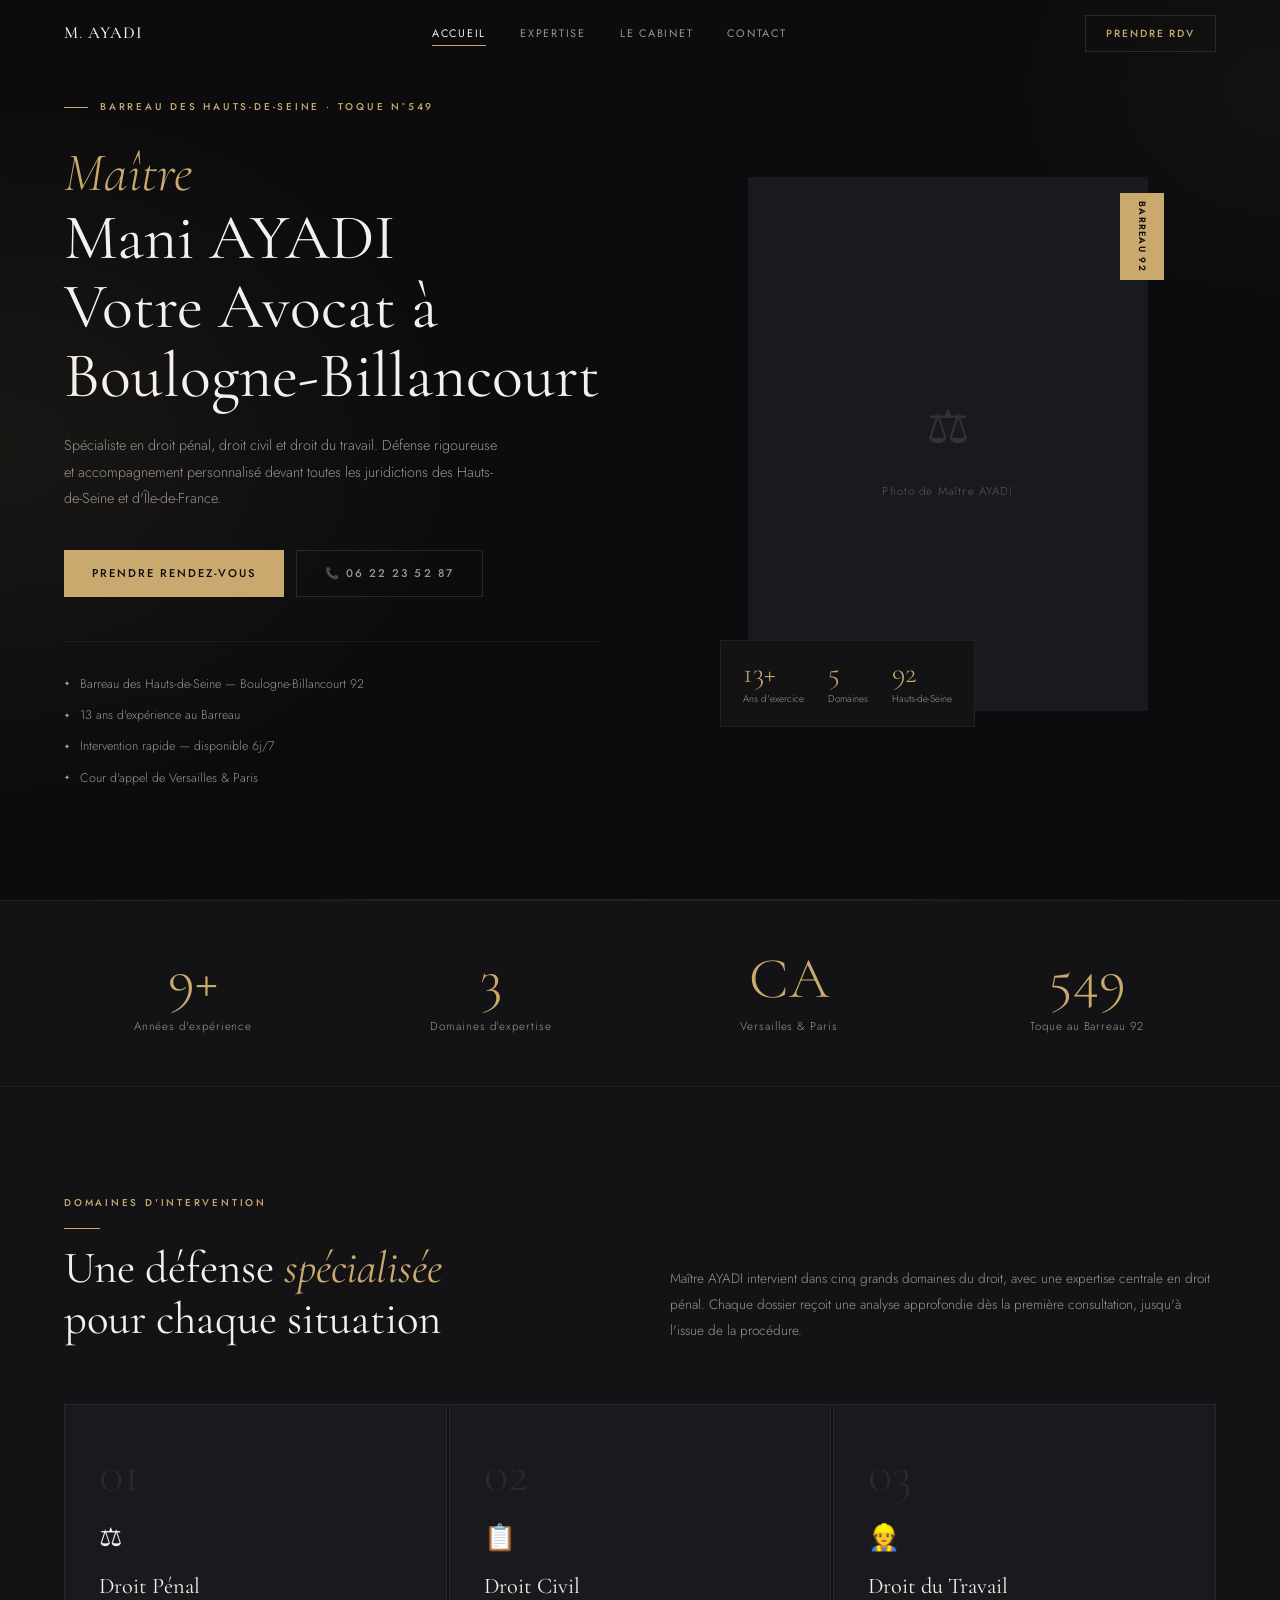
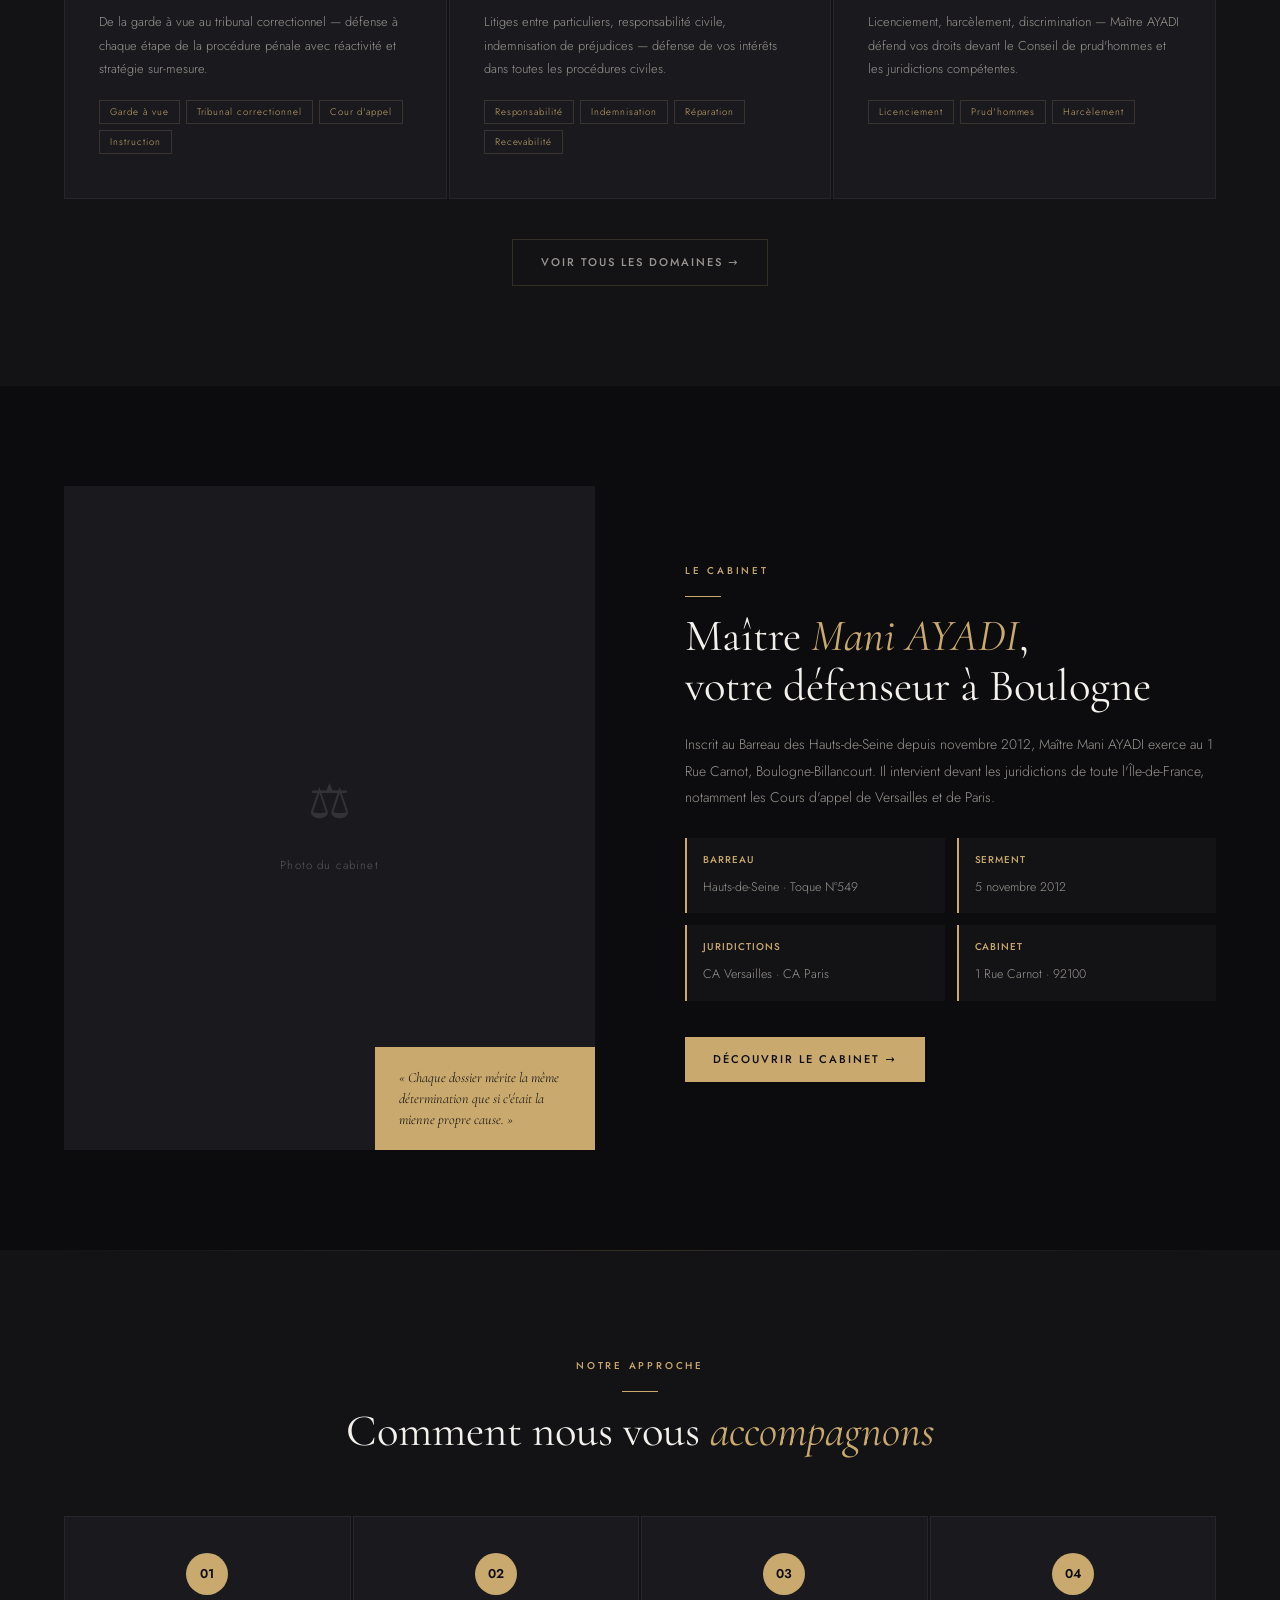
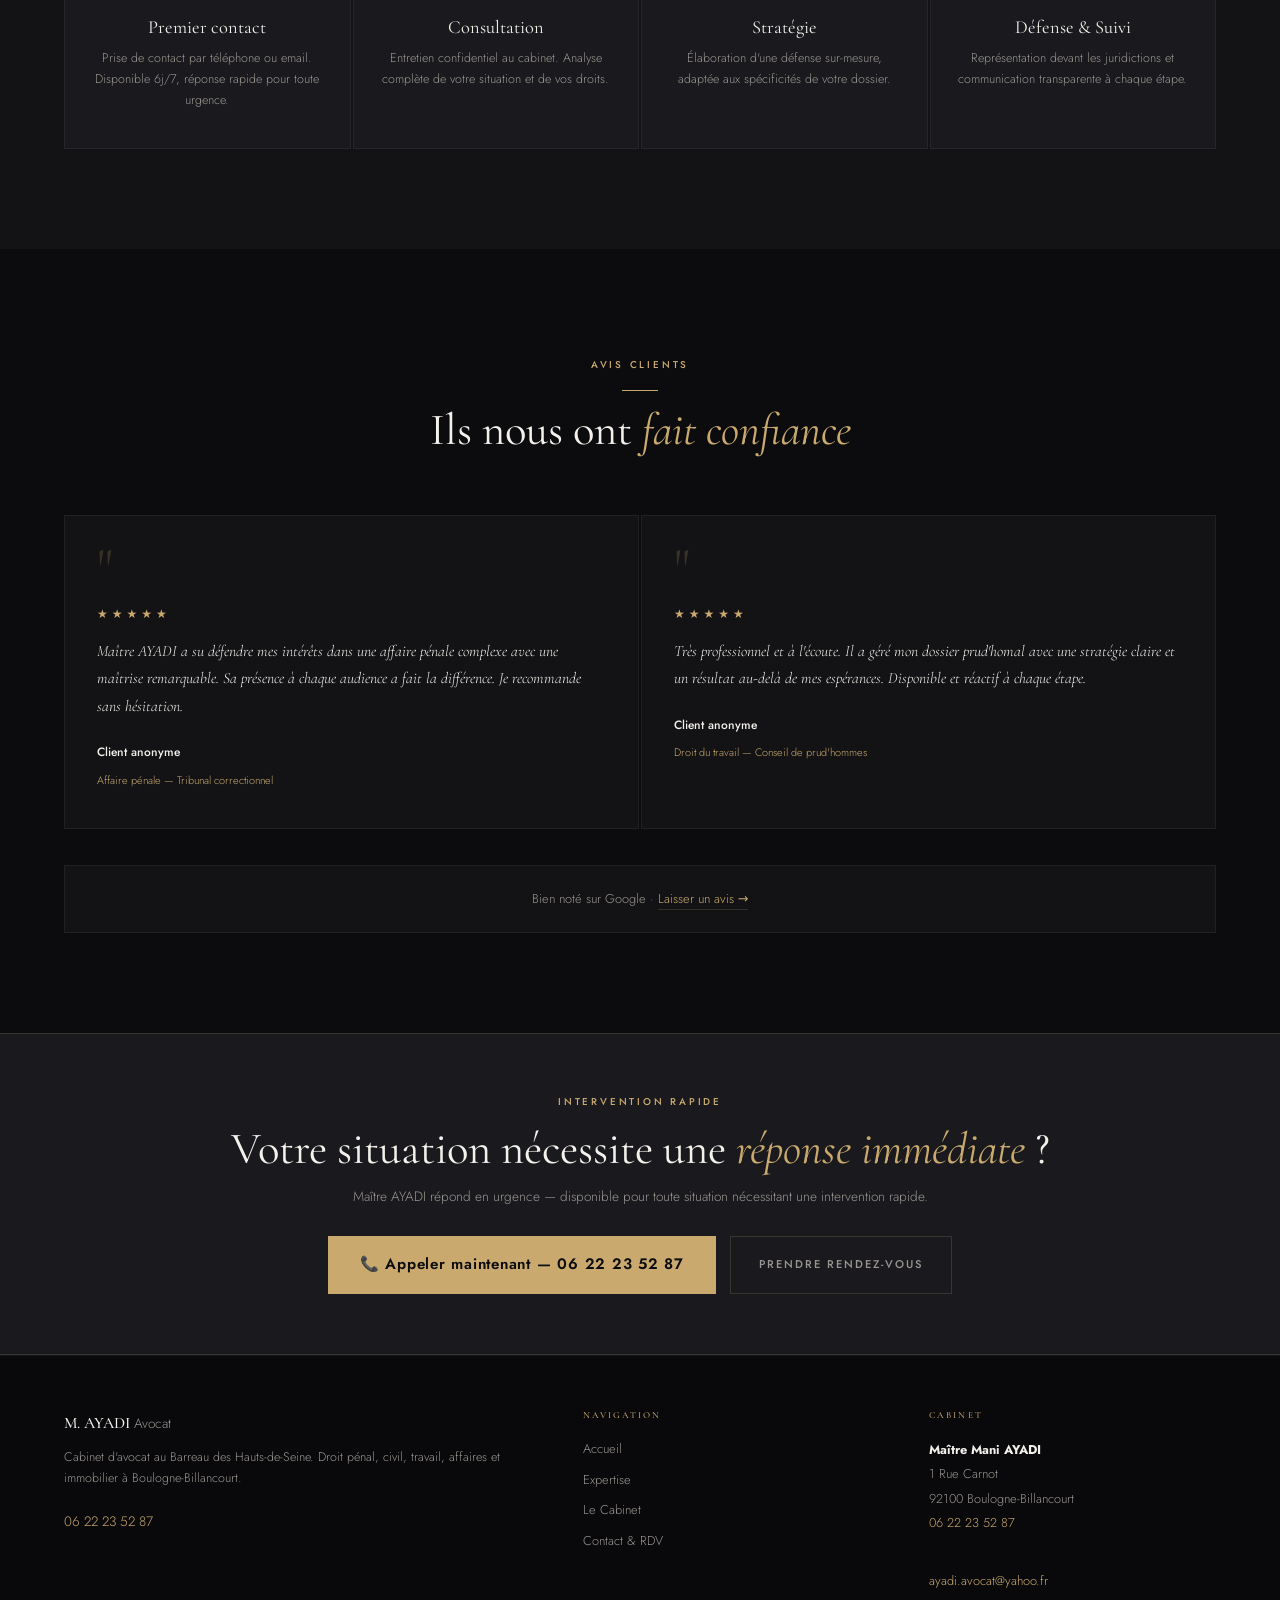
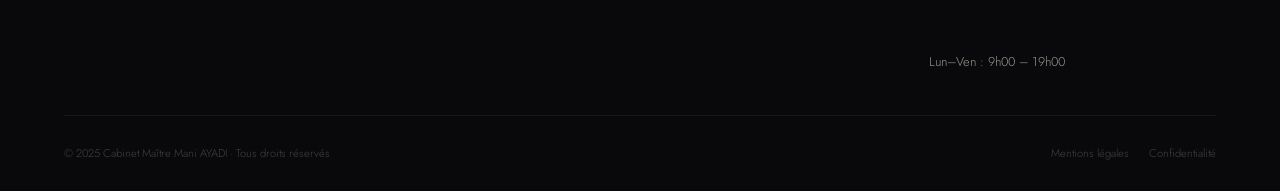
==== index.html @ d8b0f994 "Initial commit — Cabinet Maître AYADI" ====
<!DOCTYPE html>
<html lang="fr">
<head>
  <meta charset="UTF-8">
  <meta name="viewport" content="width=device-width, initial-scale=1.0">
  <title>Maître Mani AYADI — Avocat à Boulogne-Billancourt | Barreau des Hauts-de-Seine</title>
  <meta name="description" content="Maître Mani AYADI, avocat au Barreau des Hauts-de-Seine (Toque N°549). Droit pénal, civil, travail, affaires et immobilier. Cabinet au 1 Rue Carnot, Boulogne-Billancourt. ☎ 06 22 23 52 87">
  <meta name="robots" content="index, follow">
  <link rel="canonical" href="https://ayadi-avocat.fr/">
  <meta property="og:title" content="Maître Mani AYADI — Avocat Boulogne-Billancourt">
  <meta property="og:description" content="Avocat au Barreau des Hauts-de-Seine depuis 2012. Droit pénal, civil, travail, affaires. 1 Rue Carnot, Boulogne-Billancourt. ☎ 06 22 23 52 87">
  <meta property="og:locale" content="fr_FR">
  <link rel="preconnect" href="https://fonts.googleapis.com">
  <link rel="preconnect" href="https://fonts.gstatic.com" crossorigin>
  <link href="https://fonts.googleapis.com/css2?family=Cormorant+Garamond:ital,wght@0,300;0,400;0,500;0,600;1,300;1,400;1,500;1,600&family=Jost:wght@300;400;500;600&display=swap" rel="stylesheet">
  <link rel="stylesheet" href="css/style.css">
  <script type="application/ld+json">
  {
    "@context": "https://schema.org",
    "@type": "LegalService",
    "name": "Cabinet Maître Mani AYADI",
    "url": "https://ayadi-avocat.fr",
    "telephone": "+33622235287",
    "email": "ayadi.avocat@yahoo.fr",
    "address": {
      "@type": "PostalAddress",
      "streetAddress": "1 Rue Carnot",
      "addressLocality": "Boulogne-Billancourt",
      "postalCode": "92100",
      "addressCountry": "FR"
    },
    "openingHours": "Mo-Fr 09:00-19:00",
    "areaServed": "Hauts-de-Seine, Île-de-France"
  }
  </script>
  <style>
    /* ─── HERO ─── */
    .hero {
      min-height: 100vh;
      padding: 68px 5% 80px;
      display: grid;
      grid-template-columns: 1fr 1fr;
      gap: 80px;
      align-items: center;
      position: relative;
      overflow: hidden;
      background:
        radial-gradient(ellipse 55% 60% at 0% 50%, rgba(201,169,110,0.07) 0%, transparent 65%),
        radial-gradient(ellipse 35% 40% at 100% 10%, rgba(201,169,110,0.04) 0%, transparent 60%),
        var(--bg);
    }
    .hero::after {
      content: '';
      position: absolute;
      bottom: 0; left: 0; right: 0;
      height: 1px;
      background: linear-gradient(90deg, transparent, var(--gold-line), transparent);
    }

    .hero-eyebrow {
      display: flex;
      align-items: center;
      gap: 12px;
      margin-bottom: 28px;
    }
    .hero-eyebrow::before {
      content: '';
      display: block;
      width: 24px;
      height: 1px;
      background: var(--gold);
      flex-shrink: 0;
    }

    .hero-title {
      font-family: var(--serif);
      font-size: clamp(2.8rem, 5vw, 4rem);
      font-weight: 400;
      line-height: 1.08;
      margin-bottom: 22px;
    }
    .hero-title em {
      display: block;
      font-style: italic;
      color: var(--gold);
      font-weight: 300;
      font-size: 0.85em;
    }

    .hero-desc {
      font-size: 0.9rem;
      color: var(--muted);
      line-height: 1.85;
      max-width: 440px;
      margin-bottom: 38px;
    }

    .hero-ctas { display: flex; gap: 12px; flex-wrap: wrap; margin-bottom: 44px; }

    .hero-badges {
      padding-top: 32px;
      border-top: 1px solid var(--border);
      display: flex;
      flex-direction: column;
      gap: 10px;
    }
    .hero-badge {
      font-size: 0.78rem;
      color: var(--muted);
      display: flex;
      align-items: center;
      gap: 10px;
    }
    .hero-badge::before { content: '✦'; color: var(--gold); font-size: 0.45rem; flex-shrink: 0; }

    /* Hero photo */
    .hero-visual { position: relative; display: flex; justify-content: center; align-items: center; }
    .hero-photo-wrap { position: relative; width: 100%; max-width: 400px; }
    .hero-photo-frame {
      aspect-ratio: 3/4;
      overflow: hidden;
      background: var(--bg-3);
      position: relative;
    }
    .hero-photo-frame img { width: 100%; height: 100%; object-fit: cover; object-position: top center; }
    .photo-placeholder {
      width: 100%;
      height: 100%;
      display: flex;
      flex-direction: column;
      align-items: center;
      justify-content: center;
      gap: 14px;
      color: var(--muted);
    }
    .photo-placeholder span { font-size: 3rem; opacity: 0.2; }
    .photo-placeholder p { font-size: 0.72rem; letter-spacing: 0.1em; opacity: 0.5; }

    /* Decorative offset border */
    .hero-photo-frame::before {
      content: '';
      position: absolute;
      top: 12px; left: 12px; right: -12px; bottom: -12px;
      border: 1px solid var(--gold-line);
      z-index: -1;
    }

    /* Stats box */
    .hero-stat-box {
      position: absolute;
      bottom: -16px;
      left: -28px;
      background: var(--bg-2);
      border: 1px solid var(--border);
      padding: 18px 22px;
      display: flex;
      gap: 24px;
    }
    .hs-item .hs-num {
      font-family: var(--serif);
      font-size: 1.8rem;
      color: var(--gold);
      line-height: 1;
    }
    .hs-item .hs-lbl {
      font-size: 0.62rem;
      color: var(--muted);
      margin-top: 3px;
    }

    /* Barreau tag */
    .barreau-tag {
      position: absolute;
      top: 16px;
      right: -16px;
      background: var(--gold);
      color: var(--bg);
      padding: 8px 14px;
      font-size: 0.58rem;
      font-weight: 600;
      letter-spacing: 0.14em;
      text-transform: uppercase;
      writing-mode: vertical-rl;
    }

    /* ─── SECTIONS ─── */
    .expertise-preview {
      padding: 100px 5%;
      background: var(--bg-2);
    }
    .expertise-preview .sec-header {
      display: grid;
      grid-template-columns: 1fr 1fr;
      gap: 60px;
      align-items: end;
      margin-bottom: 60px;
    }
    .sec-header-right {
      font-size: 0.85rem;
      color: var(--muted);
      line-height: 1.9;
    }
    .expertise-grid-3 {
      display: grid;
      grid-template-columns: repeat(3, 1fr);
      gap: 2px;
      margin-bottom: 40px;
    }

    .cabinet-preview {
      padding: 100px 5%;
      background: var(--bg);
      display: grid;
      grid-template-columns: 1fr 1fr;
      gap: 90px;
      align-items: center;
    }
    .cabinet-img {
      aspect-ratio: 4/5;
      background: var(--bg-3);
      overflow: hidden;
      position: relative;
    }
    .cabinet-img img { width: 100%; height: 100%; object-fit: cover; }
    .cabinet-quote {
      position: absolute;
      bottom: 0; right: 0;
      background: var(--gold);
      color: var(--bg);
      padding: 20px 24px;
      max-width: 220px;
    }
    .cabinet-quote p {
      font-family: var(--serif);
      font-size: 0.88rem;
      font-style: italic;
      line-height: 1.5;
    }
    .cabinet-facts {
      display: grid;
      grid-template-columns: 1fr 1fr;
      gap: 12px;
      margin: 28px 0 36px;
    }
    .cabinet-fact {
      padding: 14px 16px;
      background: var(--bg-2);
      border-left: 2px solid var(--gold);
    }
    .cabinet-fact strong {
      display: block;
      font-size: 0.62rem;
      font-weight: 500;
      color: var(--gold);
      letter-spacing: 0.1em;
      text-transform: uppercase;
      margin-bottom: 3px;
    }
    .cabinet-fact span { font-size: 0.78rem; color: var(--muted); }

    .process-section {
      padding: 100px 5%;
      background: var(--bg-2);
      position: relative;
    }
    .process-section::before {
      content: '';
      position: absolute;
      top: 0; left: 5%; right: 5%;
      height: 1px;
      background: linear-gradient(90deg, transparent, var(--gold-line), transparent);
    }
    .process-grid {
      display: grid;
      grid-template-columns: repeat(4, 1fr);
      gap: 2px;
      margin-top: 60px;
    }
    .process-step-card {
      background: var(--bg-3);
      border: 1px solid var(--border);
      transition: border-color var(--tr);
    }
    .process-step-card:hover { border-color: var(--gold-line); }

    .avis-section {
      padding: 100px 5%;
      background: var(--bg);
    }
    .avis-grid {
      display: grid;
      grid-template-columns: repeat(2, 1fr);
      gap: 2px;
      margin: 60px 0 36px;
    }
    .google-badge {
      text-align: center;
      padding: 22px;
      background: var(--bg-2);
      border: 1px solid var(--border);
      font-size: 0.8rem;
      color: var(--muted);
    }
    .google-badge a { color: var(--gold); border-bottom: 1px solid var(--gold-line); padding-bottom: 1px; }

    @media (max-width: 1024px) {
      .hero { grid-template-columns: 1fr; min-height: auto; padding-top: 110px; gap: 60px; }
      .hero-visual { order: -1; }
      .hero-photo-wrap { max-width: 300px; margin: 0 auto; }
      .hero-stat-box { position: static; margin-top: 24px; }
      .barreau-tag { display: none; }
      .expertise-grid-3 { grid-template-columns: 1fr; }
      .expertise-preview .sec-header { grid-template-columns: 1fr; gap: 24px; }
      .cabinet-preview { grid-template-columns: 1fr; gap: 60px; }
      .cabinet-facts { grid-template-columns: 1fr; }
      .process-grid { grid-template-columns: repeat(2, 1fr); }
      .avis-grid { grid-template-columns: 1fr; }
    }
    @media (max-width: 768px) {
      .process-grid { grid-template-columns: 1fr; }
    }
  </style>
</head>
<body>
  <div class="page-overlay"></div>

  <nav class="mobile-nav">
    <a href="index.html">Accueil</a>
    <a href="domaines.html">Expertise</a>
    <a href="cabinet.html">Le Cabinet</a>
    <a href="contact.html">Contact</a>
    <a href="tel:+33622235287" class="mobile-nav-tel">06 22 23 52 87</a>
  </nav>

  <header class="navbar">
    <a href="index.html" class="nav-brand">M<span class="dot">.</span> AYADI</a>
    <nav class="nav-links">
      <a href="index.html">Accueil</a>
      <a href="domaines.html">Expertise</a>
      <a href="cabinet.html">Le Cabinet</a>
      <a href="contact.html">Contact</a>
    </nav>
    <a href="contact.html" class="nav-rdv">Prendre RDV</a>
    <button class="hamburger" aria-label="Menu"><span></span><span></span><span></span></button>
  </header>

  <main>

    <!-- HERO -->
    <section class="hero">
      <div class="hero-left">
        <div class="hero-eyebrow label">Barreau des Hauts-de-Seine · Toque N°549</div>
        <h1 class="hero-title">
          <em>Maître</em>
          Mani AYADI<br>Votre Avocat à<br>Boulogne-Billancourt
        </h1>
        <p class="hero-desc">
          Spécialiste en droit pénal, droit civil et droit du travail.
          Défense rigoureuse et accompagnement personnalisé devant toutes
          les juridictions des Hauts-de-Seine et d'Île-de-France.
        </p>
        <div class="hero-ctas">
          <a href="contact.html" class="btn btn-gold">Prendre rendez-vous</a>
          <a href="tel:+33622235287" class="btn btn-outline">📞 06 22 23 52 87</a>
        </div>
        <div class="hero-badges">
          <div class="hero-badge">Barreau des Hauts-de-Seine — Boulogne-Billancourt 92</div>
          <div class="hero-badge">13 ans d'expérience au Barreau</div>
          <div class="hero-badge">Intervention rapide — disponible 6j/7</div>
          <div class="hero-badge">Cour d'appel de Versailles & Paris</div>
        </div>
      </div>

      <div class="hero-visual">
        <div class="hero-photo-wrap">
          <div class="hero-photo-frame">
            <!-- Remplacer par : <img src="assets/ayadi-portrait.jpg" alt="Maître Mani AYADI, avocat à Boulogne-Billancourt"> -->
            <div class="photo-placeholder">
              <span>⚖</span>
              <p>Photo de Maître AYADI</p>
            </div>
          </div>
          <div class="barreau-tag">Barreau 92</div>
          <div class="hero-stat-box">
            <div class="hs-item">
              <div class="hs-num">13+</div>
              <div class="hs-lbl">Ans d'exercice</div>
            </div>
            <div class="hs-item">
              <div class="hs-num">5</div>
              <div class="hs-lbl">Domaines</div>
            </div>
            <div class="hs-item">
              <div class="hs-num">92</div>
              <div class="hs-lbl">Hauts-de-Seine</div>
            </div>
          </div>
        </div>
      </div>
    </section>

    <!-- STATS BAND -->
    <div class="stats-band">
      <div class="reveal">
        <div class="stat-num"><span data-count="13">0</span>+</div>
        <div class="stat-lbl">Années d'expérience</div>
      </div>
      <div class="reveal" style="transition-delay:.1s">
        <div class="stat-num"><span data-count="5">0</span></div>
        <div class="stat-lbl">Domaines d'expertise</div>
      </div>
      <div class="reveal" style="transition-delay:.2s">
        <div class="stat-num">CA</div>
        <div class="stat-lbl">Versailles & Paris</div>
      </div>
      <div class="reveal" style="transition-delay:.3s">
        <div class="stat-num">549</div>
        <div class="stat-lbl">Toque au Barreau 92</div>
      </div>
    </div>

    <!-- EXPERTISE PREVIEW -->
    <section class="expertise-preview">
      <div class="sec-header">
        <div class="reveal">
          <span class="label">Domaines d'intervention</span>
          <div class="gold-bar"></div>
          <h2 class="section-title">Une défense <em>spécialisée</em><br>pour chaque situation</h2>
        </div>
        <p class="sec-header-right reveal">
          Maître AYADI intervient dans cinq grands domaines du droit,
          avec une expertise centrale en droit pénal. Chaque dossier reçoit
          une analyse approfondie dès la première consultation, jusqu'à l'issue de la procédure.
        </p>
      </div>
      <div class="expertise-grid-3">
        <article class="expertise-card reveal">
          <div class="card-num">01</div>
          <div class="card-icon">⚖️</div>
          <h3 class="card-title">Droit Pénal</h3>
          <p class="card-desc">De la garde à vue au tribunal correctionnel — défense à chaque étape de la procédure pénale avec réactivité et stratégie sur-mesure.</p>
          <div class="card-tags">
            <span class="card-tag">Garde à vue</span>
            <span class="card-tag">Tribunal correctionnel</span>
            <span class="card-tag">Cour d'appel</span>
            <span class="card-tag">Instruction</span>
          </div>
        </article>
        <article class="expertise-card reveal" style="transition-delay:.1s">
          <div class="card-num">02</div>
          <div class="card-icon">📋</div>
          <h3 class="card-title">Droit Civil</h3>
          <p class="card-desc">Litiges entre particuliers, responsabilité civile, indemnisation de préjudices — défense de vos intérêts dans toutes les procédures civiles.</p>
          <div class="card-tags">
            <span class="card-tag">Responsabilité</span>
            <span class="card-tag">Indemnisation</span>
            <span class="card-tag">Réparation</span>
            <span class="card-tag">Recevabilité</span>
          </div>
        </article>
        <article class="expertise-card reveal" style="transition-delay:.2s">
          <div class="card-num">03</div>
          <div class="card-icon">👷</div>
          <h3 class="card-title">Droit du Travail</h3>
          <p class="card-desc">Licenciement, harcèlement, discrimination — Maître AYADI défend vos droits devant le Conseil de prud'hommes et les juridictions compétentes.</p>
          <div class="card-tags">
            <span class="card-tag">Licenciement</span>
            <span class="card-tag">Prud'hommes</span>
            <span class="card-tag">Harcèlement</span>
          </div>
        </article>
      </div>
      <div class="reveal" style="text-align:center">
        <a href="domaines.html" class="btn btn-outline">Voir tous les domaines →</a>
      </div>
    </section>

    <!-- CABINET PREVIEW -->
    <section class="cabinet-preview">
      <div class="cabinet-img reveal-left">
        <!-- <img src="assets/ayadi-portrait.jpg" alt="Maître Mani AYADI"> -->
        <div class="photo-placeholder" style="height:100%">
          <span>⚖</span>
          <p>Photo du cabinet</p>
        </div>
        <div class="cabinet-quote">
          <p>« Chaque dossier mérite la même détermination que si c'était la mienne propre cause. »</p>
        </div>
      </div>
      <div class="reveal-right">
        <span class="label">Le Cabinet</span>
        <div class="gold-bar"></div>
        <h2 class="section-title">Maître <em>Mani AYADI</em>,<br>votre défenseur à Boulogne</h2>
        <p style="font-size:.87rem;color:var(--muted);line-height:1.9;margin:20px 0 0">
          Inscrit au Barreau des Hauts-de-Seine depuis novembre 2012, Maître Mani AYADI
          exerce au 1 Rue Carnot, Boulogne-Billancourt. Il intervient devant les juridictions
          de toute l'Île-de-France, notamment les Cours d'appel de Versailles et de Paris.
        </p>
        <div class="cabinet-facts">
          <div class="cabinet-fact"><strong>Barreau</strong><span>Hauts-de-Seine · Toque N°549</span></div>
          <div class="cabinet-fact"><strong>Serment</strong><span>5 novembre 2012</span></div>
          <div class="cabinet-fact"><strong>Juridictions</strong><span>CA Versailles · CA Paris</span></div>
          <div class="cabinet-fact"><strong>Cabinet</strong><span>1 Rue Carnot · 92100</span></div>
        </div>
        <a href="cabinet.html" class="btn btn-gold">Découvrir le cabinet →</a>
      </div>
    </section>

    <!-- PROCESS -->
    <section class="process-section">
      <div style="text-align:center" class="reveal">
        <span class="label">Notre approche</span>
        <div class="gold-bar center"></div>
        <h2 class="section-title">Comment nous vous <em>accompagnons</em></h2>
      </div>
      <div class="process-grid">
        <div class="process-step-card reveal">
          <div class="process-step">
            <div class="step-num">01</div>
            <h3 class="step-title">Premier contact</h3>
            <p class="step-desc">Prise de contact par téléphone ou email. Disponible 6j/7, réponse rapide pour toute urgence.</p>
          </div>
        </div>
        <div class="process-step-card reveal" style="transition-delay:.1s">
          <div class="process-step">
            <div class="step-num">02</div>
            <h3 class="step-title">Consultation</h3>
            <p class="step-desc">Entretien confidentiel au cabinet. Analyse complète de votre situation et de vos droits.</p>
          </div>
        </div>
        <div class="process-step-card reveal" style="transition-delay:.2s">
          <div class="process-step">
            <div class="step-num">03</div>
            <h3 class="step-title">Stratégie</h3>
            <p class="step-desc">Élaboration d'une défense sur-mesure, adaptée aux spécificités de votre dossier.</p>
          </div>
        </div>
        <div class="process-step-card reveal" style="transition-delay:.3s">
          <div class="process-step">
            <div class="step-num">04</div>
            <h3 class="step-title">Défense & Suivi</h3>
            <p class="step-desc">Représentation devant les juridictions et communication transparente à chaque étape.</p>
          </div>
        </div>
      </div>
    </section>

    <!-- AVIS -->
    <section class="avis-section">
      <div style="text-align:center" class="reveal">
        <span class="label">Avis clients</span>
        <div class="gold-bar center"></div>
        <h2 class="section-title">Ils nous ont <em>fait confiance</em></h2>
      </div>
      <div class="avis-grid">
        <div class="testimonial-card reveal">
          <div class="t-open-quote">"</div>
          <div class="t-stars">★★★★★</div>
          <p class="t-text">Maître AYADI a su défendre mes intérêts dans une affaire pénale complexe avec une maîtrise remarquable. Sa présence à chaque audience a fait la différence. Je recommande sans hésitation.</p>
          <div class="t-author"><strong>Client anonyme</strong><span>Affaire pénale — Tribunal correctionnel</span></div>
        </div>
        <div class="testimonial-card reveal" style="transition-delay:.1s">
          <div class="t-open-quote">"</div>
          <div class="t-stars">★★★★★</div>
          <p class="t-text">Très professionnel et à l'écoute. Il a géré mon dossier prud'homal avec une stratégie claire et un résultat au-delà de mes espérances. Disponible et réactif à chaque étape.</p>
          <div class="t-author"><strong>Client anonyme</strong><span>Droit du travail — Conseil de prud'hommes</span></div>
        </div>
      </div>
      <div class="google-badge reveal">
        Bien noté sur Google · <a href="https://www.google.com/maps?q=Mani+AYADI+avocat+Boulogne-Billancourt" target="_blank" rel="noopener">Laisser un avis →</a>
      </div>
    </section>

    <!-- URGENCE -->
    <div class="urgence-band">
      <span class="label">Intervention rapide</span>
      <h2 class="section-title reveal">Votre situation nécessite une <em>réponse immédiate</em> ?</h2>
      <p class="reveal">Maître AYADI répond en urgence — disponible pour toute situation nécessitant une intervention rapide.</p>
      <div class="urgence-btns reveal">
        <a href="tel:+33622235287" class="btn-call">📞 Appeler maintenant — 06 22 23 52 87</a>
        <a href="contact.html" class="btn btn-outline">Prendre rendez-vous</a>
      </div>
    </div>

  </main>

  <footer>
    <div class="footer-grid">
      <div>
        <div class="footer-brand">M<span class="dot">.</span> AYADI <span style="font-family:var(--sans);font-weight:300;font-size:.85rem;color:var(--muted)">Avocat</span></div>
        <p class="footer-tagline">Cabinet d'avocat au Barreau des Hauts-de-Seine. Droit pénal, civil, travail, affaires et immobilier à Boulogne-Billancourt.</p>
        <a href="tel:+33622235287" class="footer-tel">06 22 23 52 87</a>
      </div>
      <nav class="footer-col">
        <h4>Navigation</h4>
        <a href="index.html">Accueil</a>
        <a href="domaines.html">Expertise</a>
        <a href="cabinet.html">Le Cabinet</a>
        <a href="contact.html">Contact & RDV</a>
      </nav>
      <div class="footer-col footer-nap">
        <h4>Cabinet</h4>
        <address>
          <p><strong style="color:var(--white)">Maître Mani AYADI</strong><br>1 Rue Carnot<br>92100 Boulogne-Billancourt<br><a href="tel:+33622235287">06 22 23 52 87</a><br><a href="mailto:ayadi.avocat@yahoo.fr">ayadi.avocat@yahoo.fr</a><br><br>Lun–Ven : 9h00 – 19h00</p>
        </address>
      </div>
    </div>
    <div class="footer-bottom">
      <p>© 2025 Cabinet Maître Mani AYADI · Tous droits réservés</p>
      <div class="footer-legal">
        <a href="mentions-legales.html">Mentions légales</a>
        <a href="confidentialite.html">Confidentialité</a>
      </div>
    </div>
  </footer>

  <script src="js/main.js" defer></script>
</body>
</html>
---- css/style.css ----
/* ============================================
   CABINET MAÎTRE MANI AYADI
   Style principal — Dark premium institutionnel
   ============================================ */

@import url('https://fonts.googleapis.com/css2?family=Cormorant+Garamond:ital,wght@0,300;0,400;0,500;0,600;1,300;1,400;1,500;1,600&family=Jost:wght@300;400;500;600&display=swap');

/* ─── Variables ─── */
:root {
  --bg:         #0C0C0E;
  --bg-2:       #131316;
  --bg-3:       #1A1A1E;
  --bg-4:       #202026;
  --gold:       #C9A96E;
  --gold-light: #DFC08A;
  --gold-dim:   rgba(201,169,110,0.1);
  --gold-line:  rgba(201,169,110,0.18);
  --white:      #F4F1EC;
  --muted:      #9A9590;
  --muted-2:    rgba(154,149,144,0.4);
  --border:     rgba(255,255,255,0.06);
  --serif:      'Cormorant Garamond', Georgia, serif;
  --sans:       'Jost', system-ui, sans-serif;
  --ease:       cubic-bezier(0.4,0,0.2,1);
  --tr:         0.32s;
}

/* ─── Reset ─── */
*, *::before, *::after { box-sizing: border-box; margin: 0; padding: 0; }
html { scroll-behavior: smooth; }
body {
  background: var(--bg);
  color: var(--white);
  font-family: var(--sans);
  font-weight: 300;
  line-height: 1.7;
  overflow-x: hidden;
}
a { color: inherit; text-decoration: none; }
img { max-width: 100%; display: block; }
ul { list-style: none; }
address { font-style: normal; }

/* ─── Typography ─── */
h1, h2, h3, h4 {
  font-family: var(--serif);
  font-weight: 400;
  line-height: 1.12;
}
h1 { font-size: clamp(2.6rem, 6vw, 4.2rem); }
h2 { font-size: clamp(1.8rem, 3.5vw, 2.8rem); }
h3 { font-size: clamp(1.2rem, 2vw, 1.6rem); }

.serif { font-family: var(--serif); }
.italic { font-style: italic; }
.gold { color: var(--gold); }
.muted { color: var(--muted); }

/* ─── Utilities ─── */
.label {
  font-family: var(--sans);
  font-size: 0.62rem;
  font-weight: 500;
  letter-spacing: 0.28em;
  text-transform: uppercase;
  color: var(--gold);
}
.gold-bar {
  display: block;
  width: 36px;
  height: 1px;
  background: var(--gold);
  margin: 14px 0;
}
.gold-bar.center { margin: 14px auto; }

.section-title { color: var(--white); }
.section-title em { font-style: italic; color: var(--gold); }

/* ─── Scroll Reveal ─── */
.reveal {
  opacity: 0;
  transform: translateY(22px);
  transition: opacity 0.7s var(--ease), transform 0.7s var(--ease);
}
.reveal.visible { opacity: 1; transform: none; }
.reveal-left {
  opacity: 0;
  transform: translateX(-28px);
  transition: opacity 0.7s var(--ease), transform 0.7s var(--ease);
}
.reveal-left.visible { opacity: 1; transform: none; }
.reveal-right {
  opacity: 0;
  transform: translateX(28px);
  transition: opacity 0.7s var(--ease), transform 0.7s var(--ease);
}
.reveal-right.visible { opacity: 1; transform: none; }

/* ─── Buttons ─── */
.btn {
  display: inline-flex;
  align-items: center;
  gap: 10px;
  padding: 13px 28px;
  font-family: var(--sans);
  font-size: 0.7rem;
  font-weight: 500;
  letter-spacing: 0.18em;
  text-transform: uppercase;
  transition: all var(--tr) var(--ease);
  cursor: pointer;
  border: none;
}
.btn-gold {
  background: var(--gold);
  color: var(--bg);
}
.btn-gold:hover { background: var(--gold-light); transform: translateY(-2px); }
.btn-outline {
  background: transparent;
  color: var(--muted);
  border: 1px solid var(--gold-line);
}
.btn-outline:hover { border-color: var(--gold); color: var(--gold); }
.btn-call {
  background: var(--gold);
  color: var(--bg);
  font-size: 0.95rem;
  padding: 16px 32px;
  font-weight: 600;
  letter-spacing: 0.05em;
  text-transform: none;
}
.btn-call:hover { background: var(--gold-light); transform: translateY(-2px); box-shadow: 0 8px 24px rgba(201,169,110,0.25); }

/* ─── Page Transition ─── */
.page-overlay {
  position: fixed; inset: 0;
  background: var(--bg);
  z-index: 9000;
  pointer-events: none;
  opacity: 0;
  transition: opacity 0.35s;
}
.page-overlay.out { opacity: 1; pointer-events: all; }

/* ─── NAVBAR ─── */
.navbar {
  position: fixed;
  top: 0; left: 0; right: 0;
  z-index: 1000;
  height: 68px;
  display: flex;
  align-items: center;
  justify-content: space-between;
  padding: 0 5%;
  border-bottom: 1px solid transparent;
  transition: background var(--tr), border-color var(--tr), backdrop-filter var(--tr);
}
.navbar.scrolled {
  background: rgba(12,12,14,0.96);
  backdrop-filter: blur(18px);
  border-bottom-color: var(--border);
}
.nav-brand {
  font-family: var(--serif);
  font-size: 1.05rem;
  font-weight: 500;
  letter-spacing: 0.06em;
  color: var(--white);
}
.nav-brand .dot { color: var(--gold); }

.nav-links {
  display: flex;
  align-items: center;
  gap: 34px;
}
.nav-links a {
  font-size: 0.68rem;
  font-weight: 400;
  letter-spacing: 0.16em;
  text-transform: uppercase;
  color: var(--muted);
  transition: color var(--tr);
  position: relative;
}
.nav-links a::after {
  content: '';
  position: absolute;
  bottom: -3px; left: 0;
  width: 0; height: 1px;
  background: var(--gold);
  transition: width var(--tr);
}
.nav-links a:hover { color: var(--white); }
.nav-links a:hover::after,
.nav-links a.active::after { width: 100%; }
.nav-links a.active { color: var(--white); }

.nav-rdv {
  padding: 9px 20px;
  border: 1px solid var(--gold-line);
  color: var(--gold);
  font-size: 0.65rem;
  font-weight: 500;
  letter-spacing: 0.18em;
  text-transform: uppercase;
  transition: all var(--tr);
  margin-left: 10px;
}
.nav-rdv:hover { background: var(--gold); color: var(--bg); border-color: var(--gold); }

/* Hamburger */
.hamburger {
  display: none;
  flex-direction: column;
  gap: 5px;
  background: none;
  border: none;
  cursor: pointer;
  padding: 4px;
}
.hamburger span {
  display: block; width: 22px; height: 1px;
  background: var(--white);
  transition: all var(--tr);
}
.hamburger.open span:nth-child(1) { transform: translateY(6px) rotate(45deg); }
.hamburger.open span:nth-child(2) { opacity: 0; }
.hamburger.open span:nth-child(3) { transform: translateY(-6px) rotate(-45deg); }

/* Mobile Nav */
.mobile-nav {
  position: fixed; inset: 0;
  background: var(--bg);
  z-index: 900;
  display: flex;
  flex-direction: column;
  align-items: center;
  justify-content: center;
  gap: 32px;
  opacity: 0;
  pointer-events: none;
  transition: opacity 0.35s;
}
.mobile-nav.open { opacity: 1; pointer-events: all; }
.mobile-nav a {
  font-family: var(--serif);
  font-size: clamp(1.8rem, 6vw, 2.6rem);
  color: var(--muted);
  transition: color var(--tr);
  opacity: 0;
  transform: translateY(16px);
  transition: color var(--tr), opacity 0.4s, transform 0.4s;
}
.mobile-nav.open a { opacity: 1; transform: none; }
.mobile-nav.open a:nth-child(1) { transition-delay: 0.05s; }
.mobile-nav.open a:nth-child(2) { transition-delay: 0.1s; }
.mobile-nav.open a:nth-child(3) { transition-delay: 0.15s; }
.mobile-nav.open a:nth-child(4) { transition-delay: 0.2s; }
.mobile-nav.open a:nth-child(5) { transition-delay: 0.25s; }
.mobile-nav a:hover { color: var(--white); }
.mobile-nav-tel {
  font-size: 0.88rem;
  color: var(--gold);
  letter-spacing: 0.08em;
  opacity: 0;
  transition: opacity 0.4s 0.3s;
}
.mobile-nav.open .mobile-nav-tel { opacity: 1; }

/* ─── MINI HERO (inner pages) ─── */
.mini-hero {
  height: 40vh;
  min-height: 280px;
  padding: 68px 5% 0;
  display: flex;
  flex-direction: column;
  align-items: center;
  justify-content: center;
  text-align: center;
  position: relative;
  background:
    radial-gradient(ellipse 70% 50% at 50% 100%, rgba(201,169,110,0.08) 0%, transparent 70%),
    var(--bg);
}
.mini-hero::after {
  content: '';
  position: absolute;
  bottom: 0; left: 5%; right: 5%;
  height: 1px;
  background: linear-gradient(90deg, transparent, var(--gold-line), transparent);
}
.mini-hero .label { margin-bottom: 14px; }
.mini-hero h1 { font-size: clamp(2rem, 5vw, 3.5rem); }
.mini-hero p { color: var(--muted); font-size: 0.9rem; margin-top: 12px; max-width: 500px; }

/* Breadcrumb */
.breadcrumb {
  display: flex;
  align-items: center;
  gap: 10px;
  margin-top: 18px;
  font-size: 0.72rem;
  color: var(--muted-2);
}
.breadcrumb a { color: var(--muted-2); transition: color var(--tr); }
.breadcrumb a:hover { color: var(--gold); }
.breadcrumb span { color: rgba(154,149,144,0.25); }

/* ─── SECTION DIVIDER ─── */
.section-top-line::before {
  content: '';
  display: block;
  height: 1px;
  background: linear-gradient(90deg, transparent, var(--gold-line), transparent);
  margin-bottom: 100px;
}

/* ─── STATS BAND ─── */
.stats-band {
  background: var(--bg-2);
  border-top: 1px solid var(--border);
  border-bottom: 1px solid var(--border);
  padding: 50px 5%;
  display: grid;
  grid-template-columns: repeat(4, 1fr);
  gap: 40px;
  text-align: center;
}
.stat-num {
  font-family: var(--serif);
  font-size: clamp(2.4rem, 5vw, 3.6rem);
  color: var(--gold);
  line-height: 1;
  margin-bottom: 8px;
}
.stat-lbl {
  font-size: 0.72rem;
  color: var(--muted);
  letter-spacing: 0.08em;
}

/* ─── EXPERTISE CARDS ─── */
.expertise-card {
  background: var(--bg-3);
  border: 1px solid var(--border);
  padding: 44px 34px;
  position: relative;
  overflow: hidden;
  transition: border-color var(--tr), background var(--tr), transform var(--tr);
}
.expertise-card:hover {
  border-color: var(--gold-line);
  background: var(--bg-4);
  transform: translateY(-4px);
}
.expertise-card::after {
  content: '';
  position: absolute;
  bottom: 0; left: 0;
  width: 0; height: 2px;
  background: var(--gold);
  transition: width 0.5s var(--ease);
}
.expertise-card:hover::after { width: 100%; }
.card-num {
  font-family: var(--serif);
  font-size: 3.2rem;
  font-weight: 300;
  color: rgba(201,169,110,0.1);
  line-height: 1;
  margin-bottom: 16px;
}
.card-icon { font-size: 1.6rem; margin-bottom: 14px; }
.card-title {
  font-family: var(--serif);
  font-size: 1.4rem;
  color: var(--white);
  margin-bottom: 12px;
}
.card-desc {
  font-size: 0.8rem;
  color: var(--muted);
  line-height: 1.8;
  margin-bottom: 20px;
}
.card-tags {
  display: flex;
  flex-wrap: wrap;
  gap: 6px;
}
.card-tag {
  font-size: 0.6rem;
  letter-spacing: 0.1em;
  color: var(--gold);
  border: 1px solid var(--gold-line);
  padding: 3px 10px;
}

/* ─── PROCESS STEPS ─── */
.process-step { text-align: center; padding: 36px 24px; }
.step-num {
  width: 42px; height: 42px;
  background: var(--gold);
  color: var(--bg);
  border-radius: 50%;
  font-size: 0.8rem;
  font-weight: 600;
  display: flex; align-items: center; justify-content: center;
  margin: 0 auto 22px;
}
.step-title {
  font-family: var(--serif);
  font-size: 1.15rem;
  margin-bottom: 10px;
}
.step-desc { font-size: 0.78rem; color: var(--muted); line-height: 1.7; }

/* ─── TESTIMONIALS ─── */
.testimonial-card {
  background: var(--bg-2);
  border: 1px solid var(--border);
  padding: 36px 32px;
  transition: border-color var(--tr);
}
.testimonial-card:hover { border-color: var(--gold-line); }
.t-open-quote {
  font-family: var(--serif);
  font-size: 3.5rem;
  color: var(--gold);
  opacity: 0.2;
  line-height: 0.6;
  margin-bottom: 18px;
}
.t-stars { color: var(--gold); font-size: 0.75rem; letter-spacing: 4px; margin-bottom: 14px; }
.t-text {
  font-family: var(--serif);
  font-size: 0.98rem;
  font-style: italic;
  color: var(--white);
  line-height: 1.75;
  margin-bottom: 22px;
}
.t-author strong {
  display: block;
  font-size: 0.75rem;
  font-weight: 500;
  color: var(--white);
  margin-bottom: 2px;
}
.t-author span { font-size: 0.68rem; color: var(--gold); }

/* ─── CONTACT ITEMS ─── */
.contact-item {
  display: flex;
  gap: 16px;
  align-items: flex-start;
  padding-bottom: 24px;
  margin-bottom: 24px;
  border-bottom: 1px solid var(--border);
}
.contact-item:last-child { border-bottom: none; margin-bottom: 0; padding-bottom: 0; }
.contact-icon {
  width: 40px; height: 40px;
  background: var(--gold-dim);
  border: 1px solid var(--gold-line);
  display: flex; align-items: center; justify-content: center;
  font-size: 1rem;
  flex-shrink: 0;
}
.contact-lbl {
  font-size: 0.6rem;
  font-weight: 500;
  letter-spacing: 0.18em;
  text-transform: uppercase;
  color: var(--gold);
  margin-bottom: 4px;
}
.contact-val { font-size: 0.85rem; color: var(--muted); line-height: 1.6; }
.contact-val a { transition: color var(--tr); }
.contact-val a:hover { color: var(--white); }
.contact-sub { display: block; font-size: 0.7rem; color: var(--muted-2); margin-top: 2px; }

/* ─── FORM ─── */
.form { display: flex; flex-direction: column; gap: 14px; }
.form-row { display: grid; grid-template-columns: 1fr 1fr; gap: 14px; }
.form-group { display: flex; flex-direction: column; gap: 7px; }
.form-group label {
  font-size: 0.6rem;
  font-weight: 500;
  letter-spacing: 0.18em;
  text-transform: uppercase;
  color: var(--muted);
}
.form-group input,
.form-group select,
.form-group textarea {
  background: var(--bg-2);
  border: 1px solid var(--border);
  color: var(--white);
  padding: 12px 16px;
  font-family: var(--sans);
  font-size: 0.85rem;
  font-weight: 300;
  outline: none;
  width: 100%;
  transition: border-color var(--tr);
  appearance: none;
}
.form-group input:focus,
.form-group select:focus,
.form-group textarea:focus { border-color: var(--gold-line); }
.form-group select { cursor: pointer; }
.form-group select option { background: var(--bg-2); }
.form-group textarea { resize: vertical; min-height: 120px; }
.form-confidential {
  font-size: 0.68rem;
  color: var(--muted-2);
  line-height: 1.6;
}
.btn-submit {
  align-self: flex-start;
  padding: 14px 30px;
  background: var(--gold);
  color: var(--bg);
  border: none;
  font-family: var(--sans);
  font-size: 0.7rem;
  font-weight: 600;
  letter-spacing: 0.2em;
  text-transform: uppercase;
  cursor: pointer;
  transition: all var(--tr);
}
.btn-submit:hover { background: var(--gold-light); transform: translateY(-2px); }

/* ─── URGENCE BAND ─── */
.urgence-band {
  background: var(--bg-3);
  border-top: 1px solid var(--gold-line);
  border-bottom: 1px solid var(--gold-line);
  padding: 60px 5%;
  text-align: center;
}
.urgence-band .label { display: block; margin-bottom: 14px; }
.urgence-band h2 { margin-bottom: 10px; }
.urgence-band p { font-size: 0.85rem; color: var(--muted); margin-bottom: 28px; }
.urgence-btns { display: flex; gap: 14px; justify-content: center; flex-wrap: wrap; }

/* ─── FOOTER ─── */
footer {
  background: #09090B;
  border-top: 1px solid var(--border);
  padding: 54px 5% 28px;
}
.footer-grid {
  display: grid;
  grid-template-columns: 1.6fr 1fr 1fr;
  gap: 60px;
  padding-bottom: 40px;
  margin-bottom: 28px;
  border-bottom: 1px solid var(--border);
}
.footer-brand {
  font-family: var(--serif);
  font-size: 1rem;
  font-weight: 500;
  margin-bottom: 10px;
}
.footer-tagline { font-size: 0.78rem; color: var(--muted); line-height: 1.7; margin-bottom: 18px; }
.footer-tel { font-size: 0.85rem; color: var(--gold); }
.footer-col h4 {
  font-size: 0.58rem;
  font-weight: 500;
  letter-spacing: 0.22em;
  text-transform: uppercase;
  color: var(--gold);
  margin-bottom: 18px;
}
.footer-col a {
  display: block;
  font-size: 0.8rem;
  color: var(--muted);
  margin-bottom: 9px;
  transition: color var(--tr);
}
.footer-col a:hover { color: var(--white); }
.footer-nap p { font-size: 0.8rem; color: var(--muted); line-height: 1.9; }
.footer-nap a { color: var(--gold); }
.footer-bottom {
  display: flex;
  justify-content: space-between;
  align-items: center;
  font-size: 0.7rem;
  color: var(--muted-2);
}
.footer-bottom a { color: var(--muted-2); transition: color var(--tr); }
.footer-bottom a:hover { color: var(--muted); }
.footer-legal { display: flex; gap: 20px; }

/* ─── RESPONSIVE ─── */
@media (max-width: 1024px) {
  .stats-band { grid-template-columns: repeat(2, 1fr); }
  .footer-grid { grid-template-columns: 1fr 1fr; }
  .footer-grid > *:first-child { grid-column: 1 / -1; }
}
@media (max-width: 768px) {
  .nav-links, .nav-rdv { display: none; }
  .hamburger { display: flex; }
  .stats-band { grid-template-columns: 1fr 1fr; gap: 24px; }
  .form-row { grid-template-columns: 1fr; }
  .footer-grid { grid-template-columns: 1fr; gap: 36px; }
  .footer-bottom { flex-direction: column; gap: 10px; text-align: center; }
  .footer-legal { flex-direction: column; gap: 8px; }
}
@media (max-width: 480px) {
  .stats-band { grid-template-columns: 1fr; }
  .urgence-btns { flex-direction: column; align-items: center; }
}
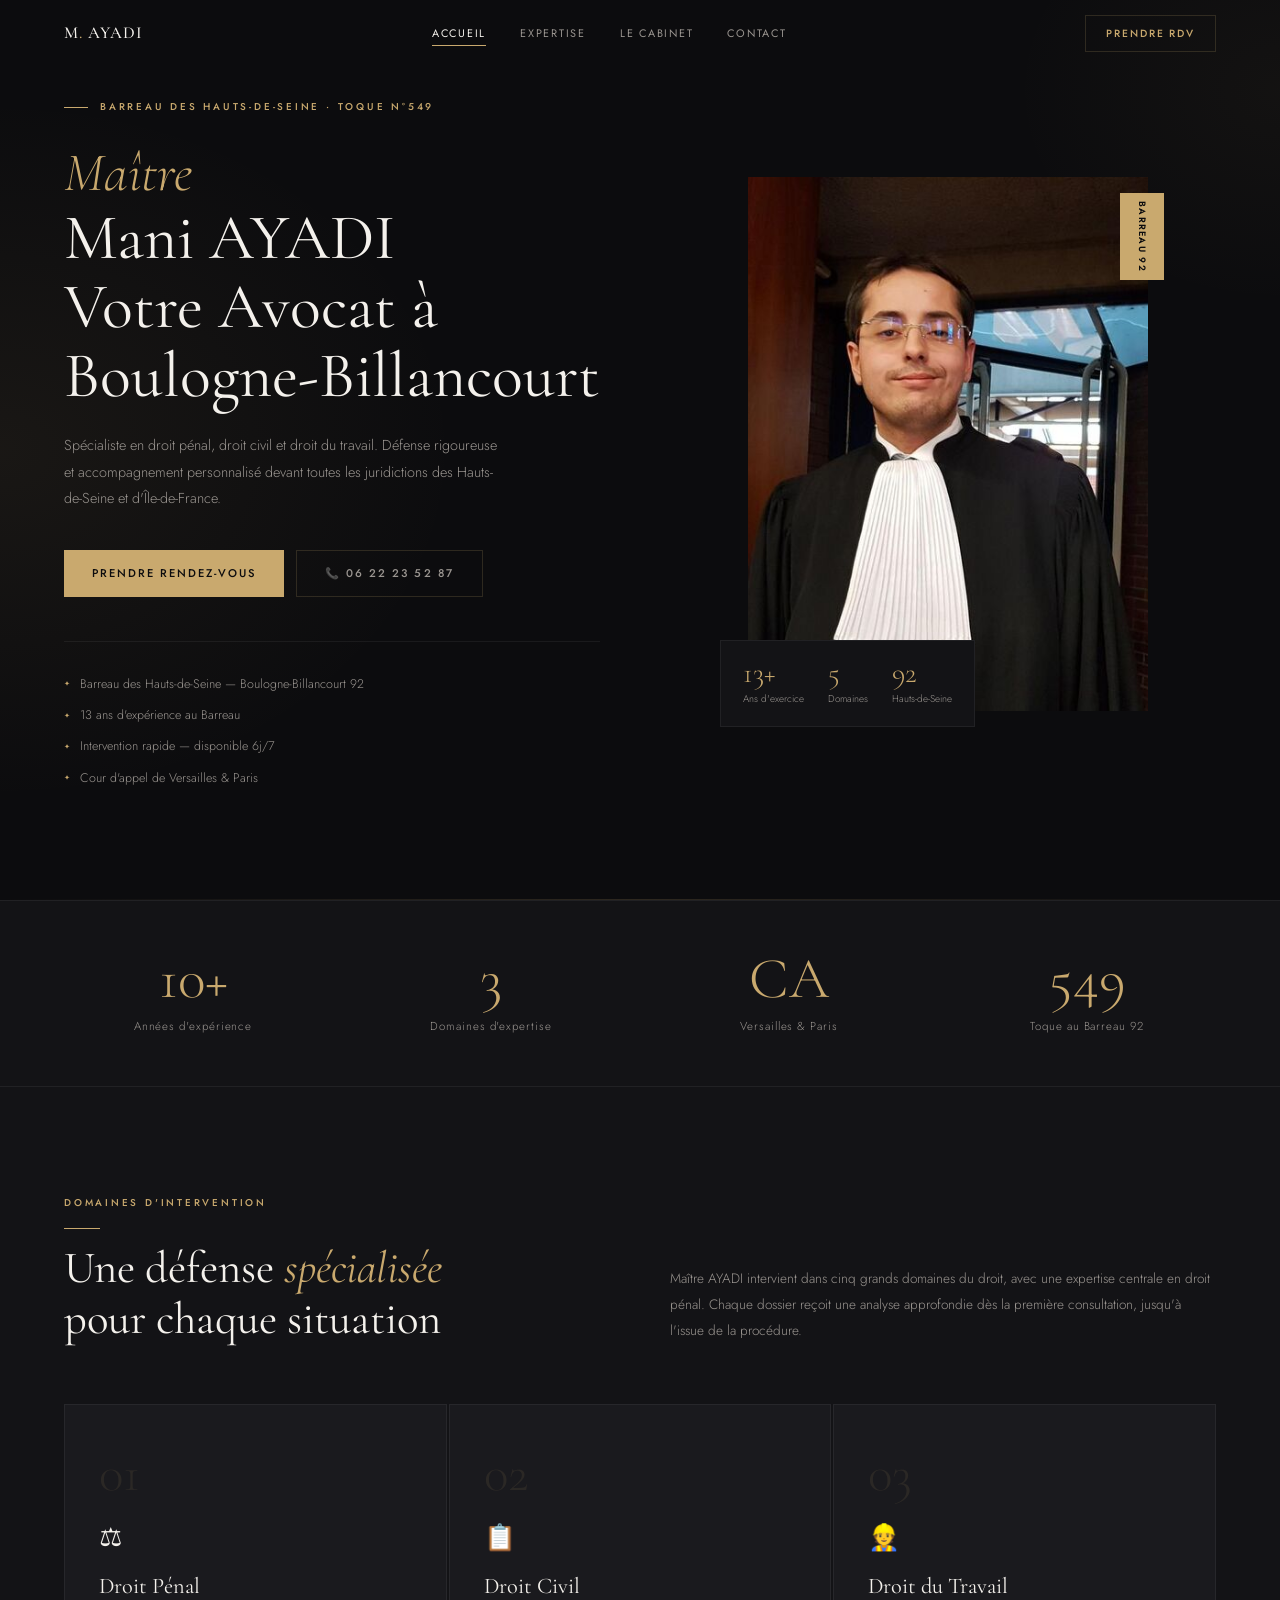
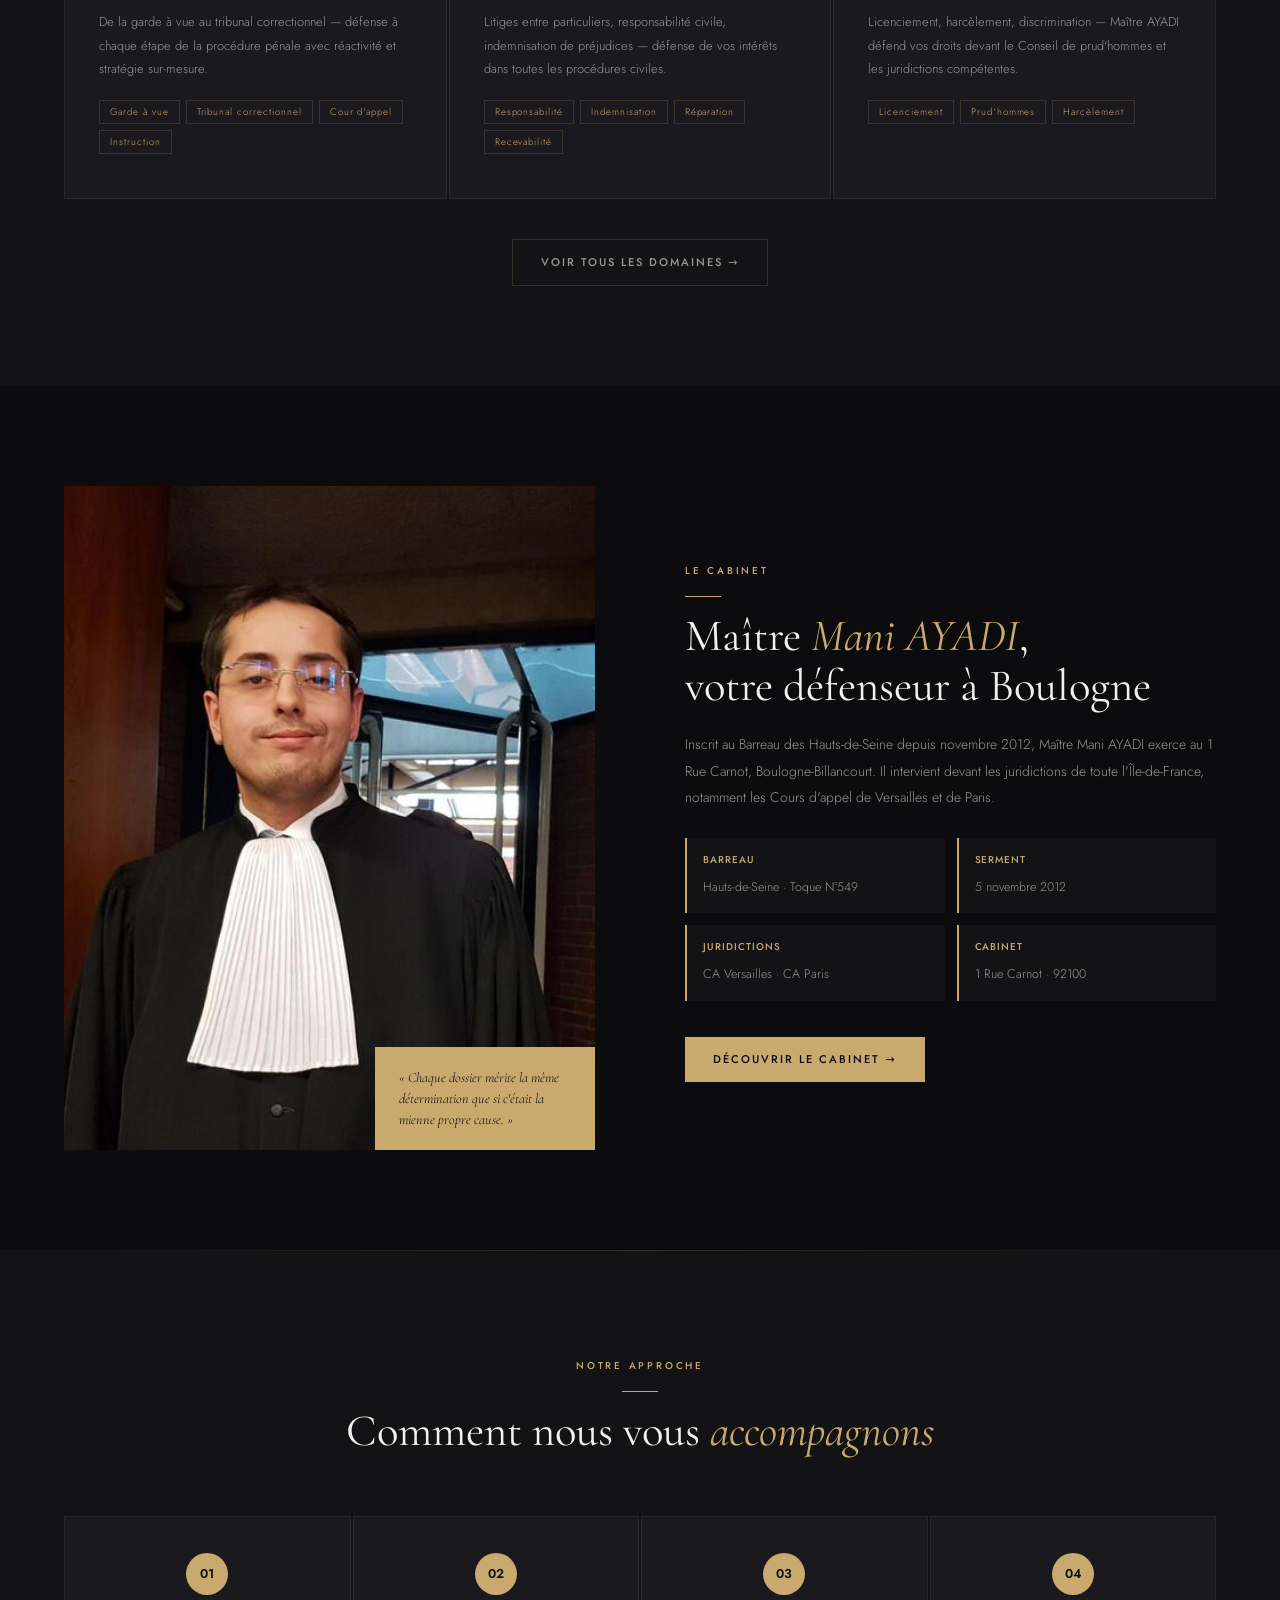
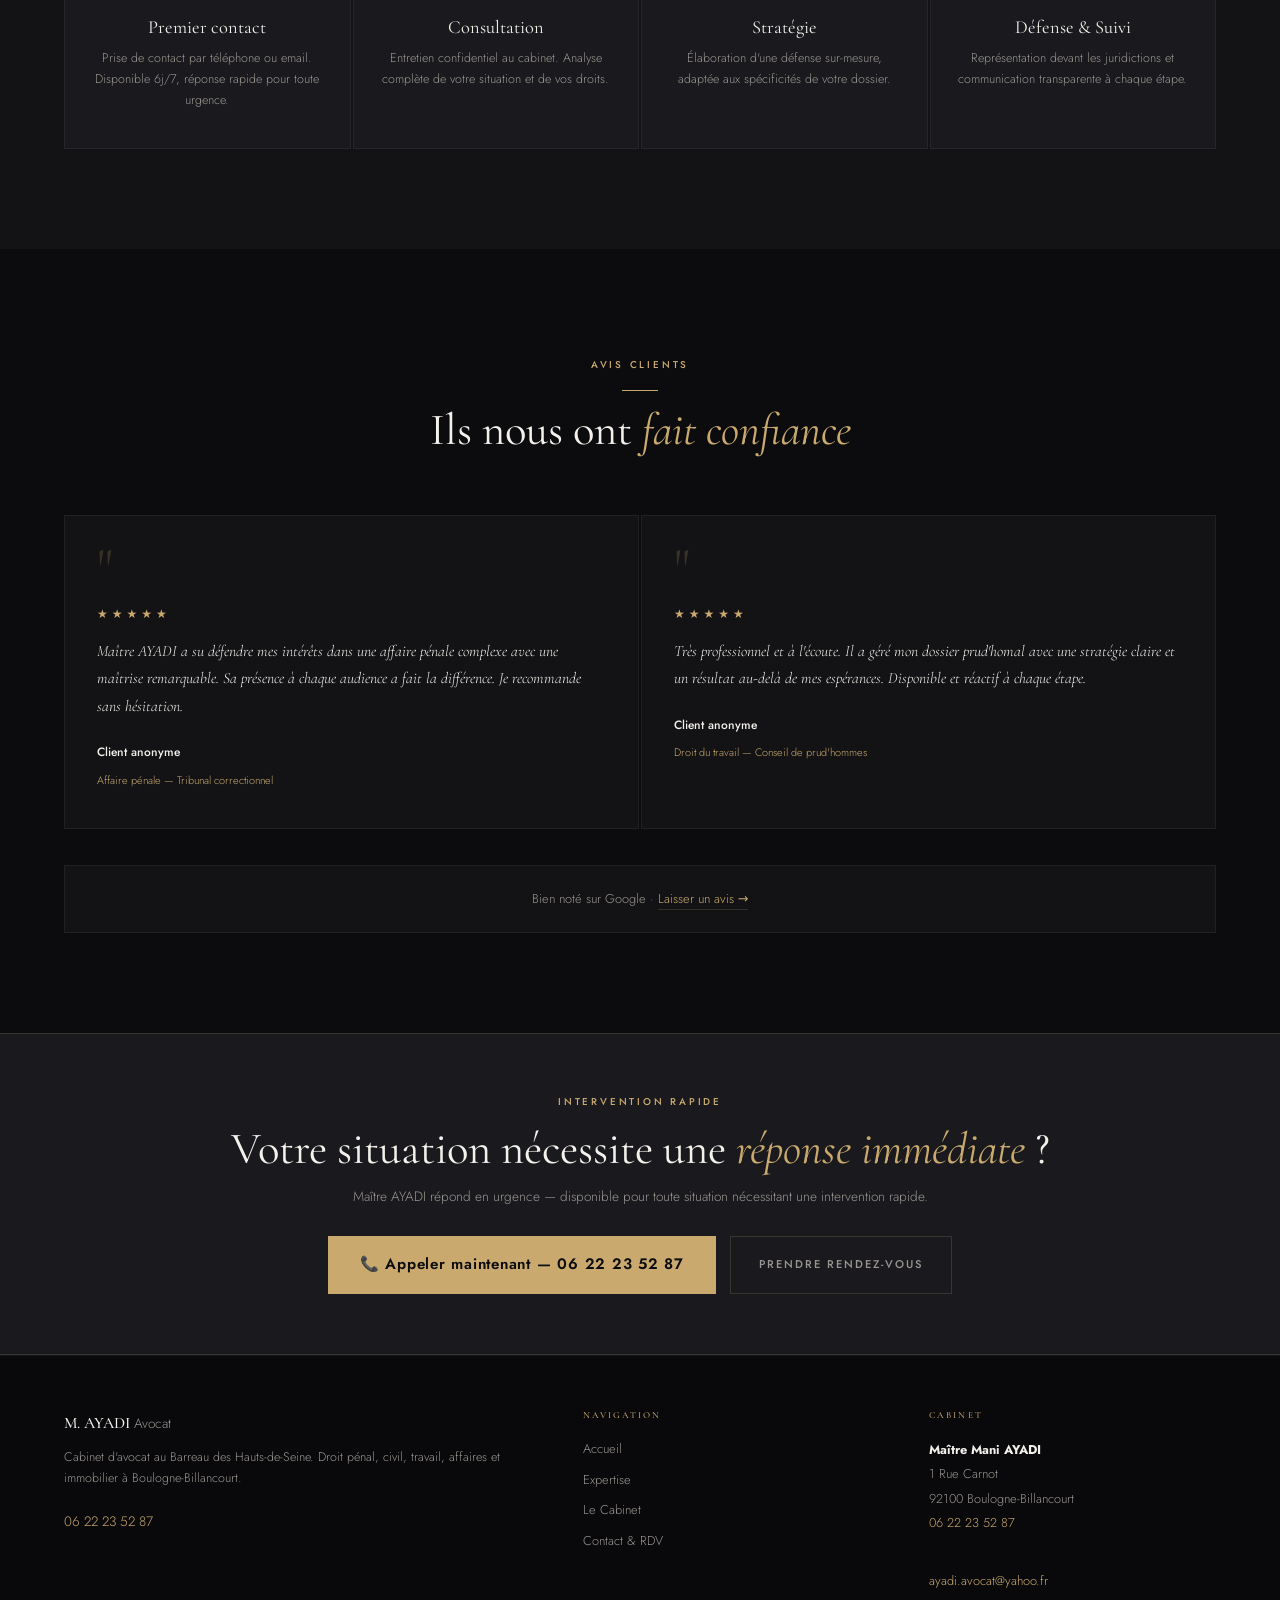
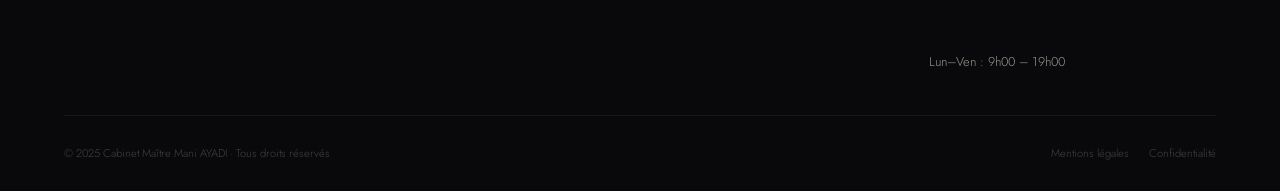
==== commit f4369778: "Initial commit — Cabinet Maître AYADI" ====
--- a/index.html
+++ b/index.html
@@ -374,11 +374,7 @@
       <div class="hero-visual">
         <div class="hero-photo-wrap">
           <div class="hero-photo-frame">
-            <!-- Remplacer par : <img src="assets/ayadi-portrait.jpg" alt="Maître Mani AYADI, avocat à Boulogne-Billancourt"> -->
-            <div class="photo-placeholder">
-              <span>⚖</span>
-              <p>Photo de Maître AYADI</p>
-            </div>
+            <img src="assets/ayadi-portrait.jpg" alt="Maître Mani AYADI, avocat à Boulogne-Billancourt">
           </div>
           <div class="barreau-tag">Barreau 92</div>
           <div class="hero-stat-box">
@@ -478,11 +474,7 @@
     <!-- CABINET PREVIEW -->
     <section class="cabinet-preview">
       <div class="cabinet-img reveal-left">
-        <!-- <img src="assets/ayadi-portrait.jpg" alt="Maître Mani AYADI"> -->
-        <div class="photo-placeholder" style="height:100%">
-          <span>⚖</span>
-          <p>Photo du cabinet</p>
-        </div>
+        <img src="assets/ayadi-portrait.jpg" alt="Maître Mani AYADI, avocat à Boulogne-Billancourt">
         <div class="cabinet-quote">
           <p>« Chaque dossier mérite la même détermination que si c'était la mienne propre cause. »</p>
         </div>
